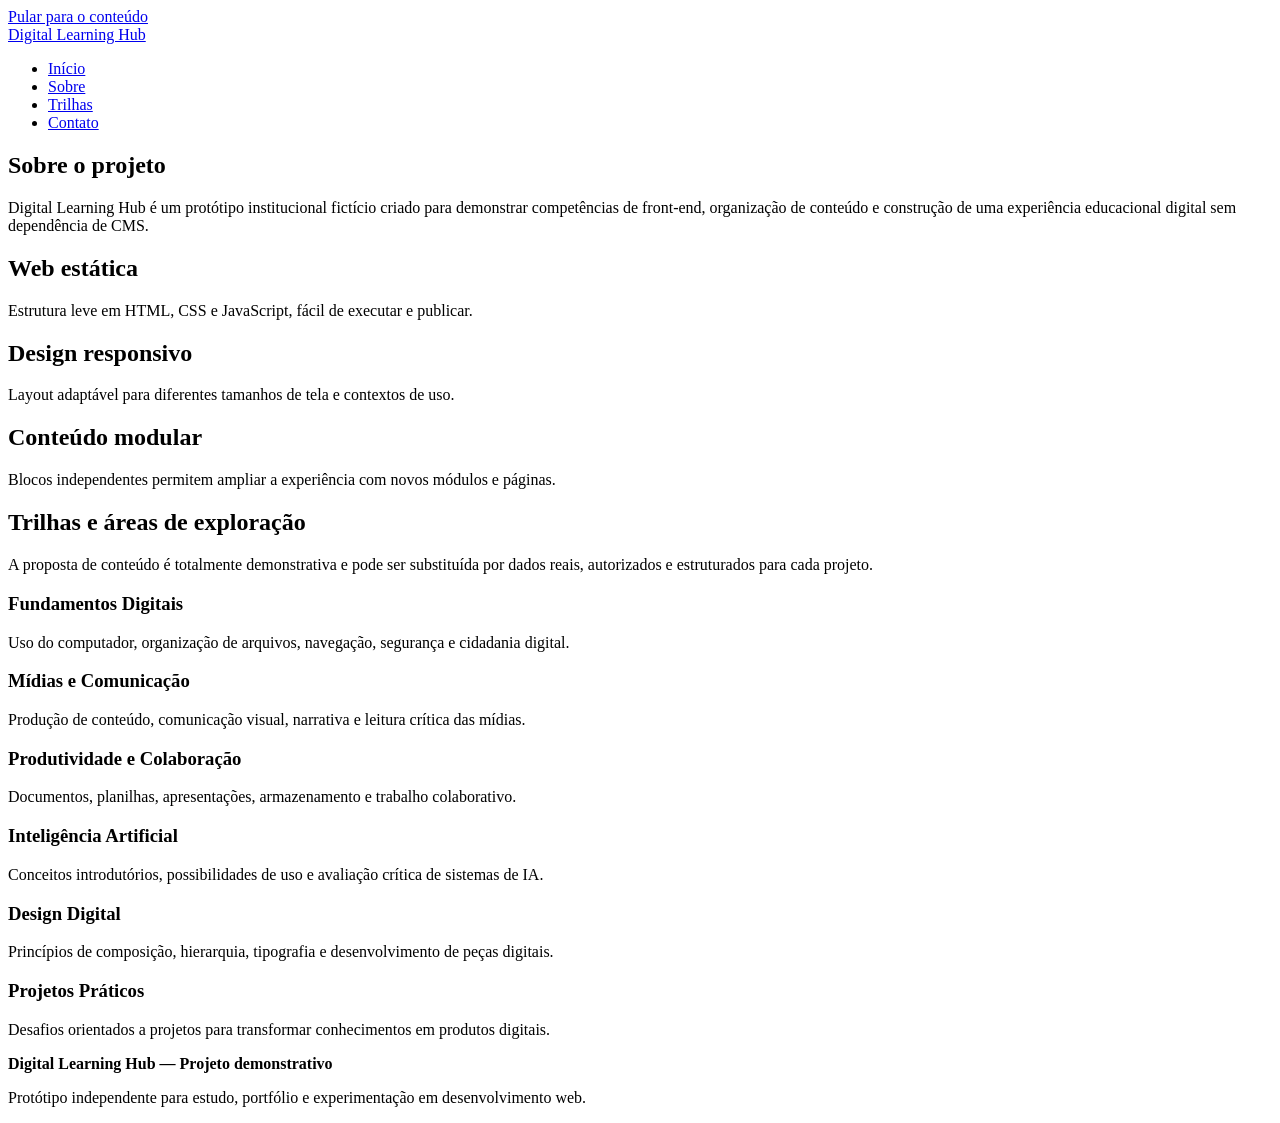
==== about.html @ e3366edc "refactor: sanitize and reposition project" ====
<!doctype html>
<html lang="pt-BR">
<head>
<meta charset="UTF-8">
<meta name="viewport" content="width=device-width,initial-scale=1">
<title>Sobre — Digital Learning Hub</title>
<meta name="description" content="Sobre o protótipo educacional Digital Learning Hub.">
<link rel="stylesheet" href="css/styles.css">
</head>
<body>
<a class="skip-link" href="#conteudo">Pular para o conteúdo</a>
<header>
  <div class="container header-content">
    <a class="brand" href="index.html">Digital Learning Hub</a>
    <nav aria-label="Navegação principal">
      <ul>
        <li><a href="index.html">Início</a></li>
        <li><a href="about.html">Sobre</a></li>
        <li><a href="#trilhas">Trilhas</a></li>
        <li><a href="contact.html">Contato</a></li>
      </ul>
    </nav>
  </div>
</header>
<main id="conteudo">
<section>
  <div class="container">
    <h1>Sobre o projeto</h1>
    <p>Digital Learning Hub é um protótipo institucional fictício criado para demonstrar competências de front-end, organização de conteúdo e construção de uma experiência educacional digital sem dependência de CMS.</p>
    <div class="valores">
      <article class="valor-item"><h2>Web estática</h2><p>Estrutura leve em HTML, CSS e JavaScript, fácil de executar e publicar.</p></article>
      <article class="valor-item"><h2>Design responsivo</h2><p>Layout adaptável para diferentes tamanhos de tela e contextos de uso.</p></article>
      <article class="valor-item"><h2>Conteúdo modular</h2><p>Blocos independentes permitem ampliar a experiência com novos módulos e páginas.</p></article>
    </div>
  </div>
</section>

<section id="trilhas">
  <div class="container">
    <h2 class="section-title">Trilhas e áreas de exploração</h2>
    <p class="section-lead">A proposta de conteúdo é totalmente demonstrativa e pode ser substituída por dados reais, autorizados e estruturados para cada projeto.</p>
    <div class="oficinas-lista">
      <article class="oficina-detalhe"><div><h3>Fundamentos Digitais</h3><p>Uso do computador, organização de arquivos, navegação, segurança e cidadania digital.</p></div></article>
      <article class="oficina-detalhe"><div><h3>Mídias e Comunicação</h3><p>Produção de conteúdo, comunicação visual, narrativa e leitura crítica das mídias.</p></div></article>
      <article class="oficina-detalhe"><div><h3>Produtividade e Colaboração</h3><p>Documentos, planilhas, apresentações, armazenamento e trabalho colaborativo.</p></div></article>
      <article class="oficina-detalhe"><div><h3>Inteligência Artificial</h3><p>Conceitos introdutórios, possibilidades de uso e avaliação crítica de sistemas de IA.</p></div></article>
      <article class="oficina-detalhe"><div><h3>Design Digital</h3><p>Princípios de composição, hierarquia, tipografia e desenvolvimento de peças digitais.</p></div></article>
      <article class="oficina-detalhe"><div><h3>Projetos Práticos</h3><p>Desafios orientados a projetos para transformar conhecimentos em produtos digitais.</p></div></article>
    </div>
  </div>
</section>
</main>
<footer>
  <div class="container">
    <strong>Digital Learning Hub — Projeto demonstrativo</strong>
    <p>Protótipo independente para estudo, portfólio e experimentação em desenvolvimento web.</p>
  </div>
</footer>
<script src="js/main.js"></script>
</body>
</html>
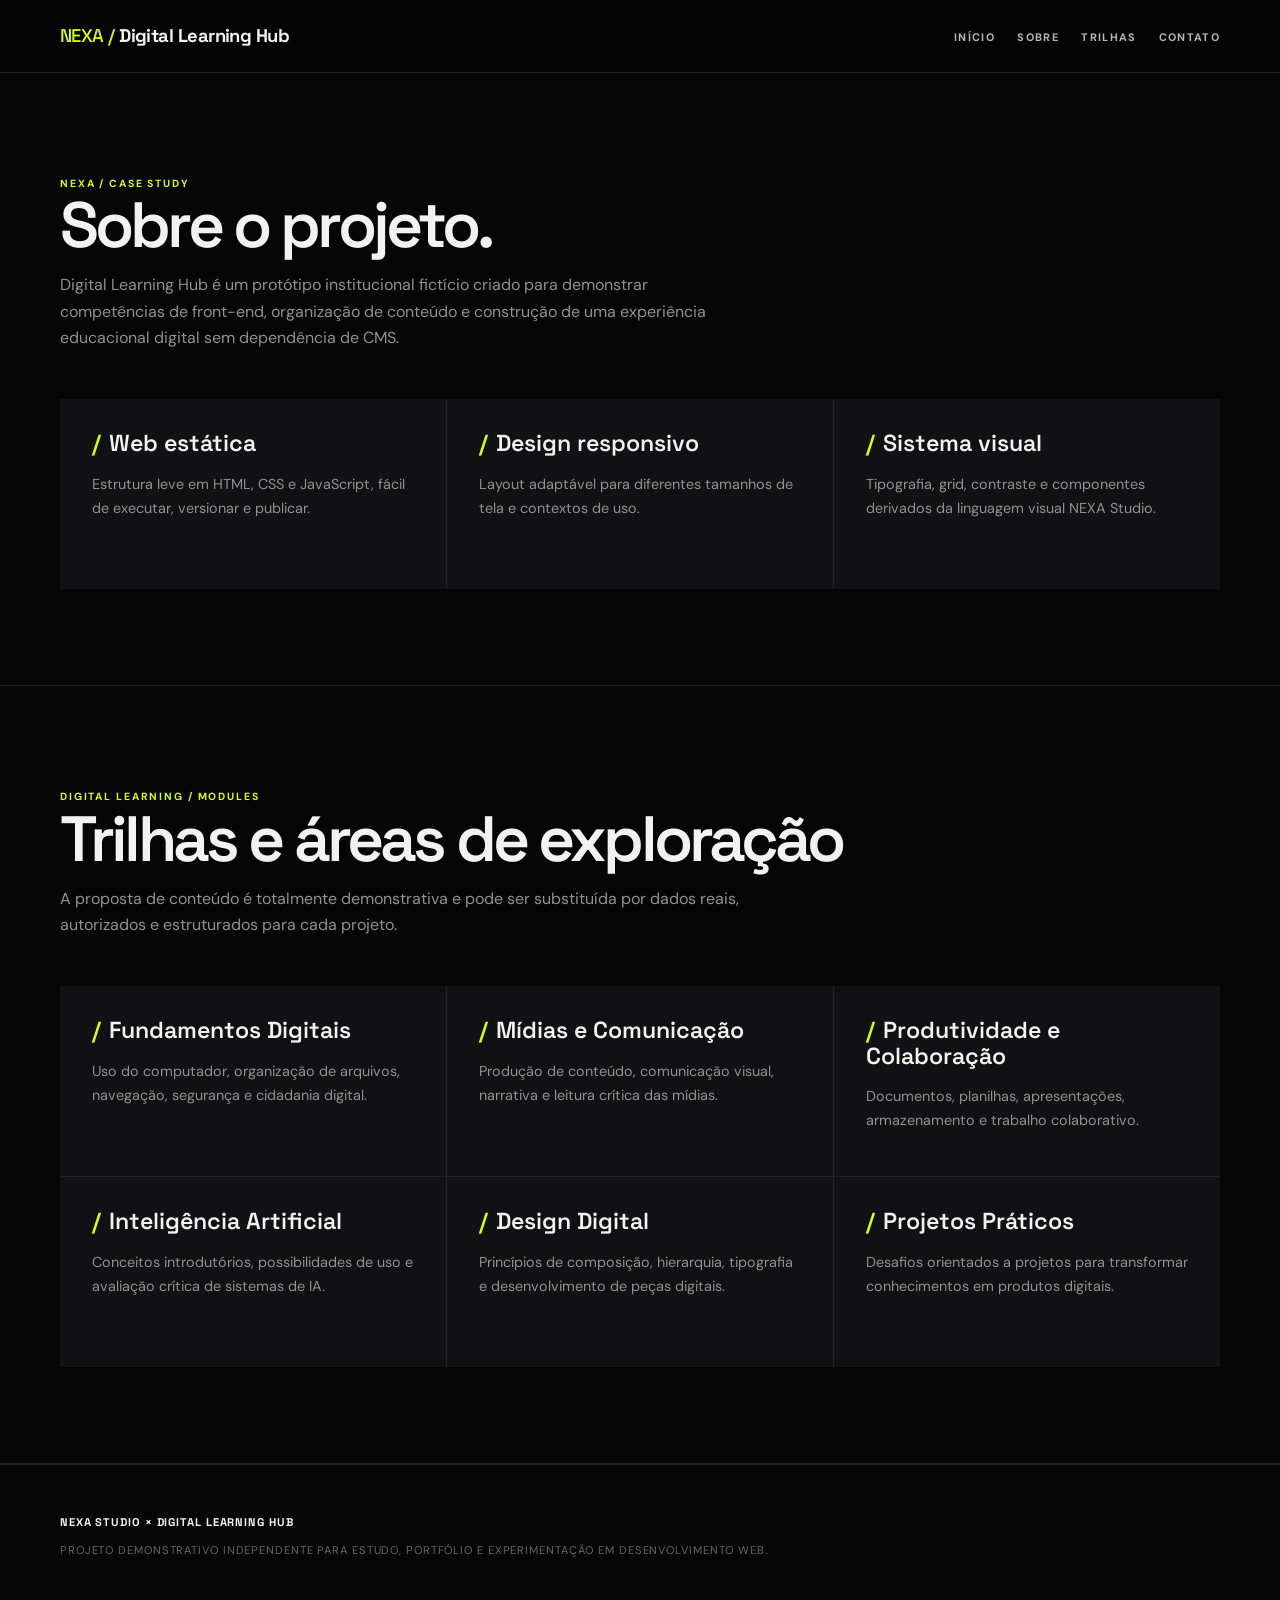
==== commit 4415d670: "feat: apply NEXA visual system to about page" ====
--- a/about.html
+++ b/about.html
@@ -1,61 +1,2 @@
 <!doctype html>
-<html lang="pt-BR">
-<head>
-<meta charset="UTF-8">
-<meta name="viewport" content="width=device-width,initial-scale=1">
-<title>Sobre — Digital Learning Hub</title>
-<meta name="description" content="Sobre o protótipo educacional Digital Learning Hub.">
-<link rel="stylesheet" href="css/styles.css">
-</head>
-<body>
-<a class="skip-link" href="#conteudo">Pular para o conteúdo</a>
-<header>
-  <div class="container header-content">
-    <a class="brand" href="index.html">Digital Learning Hub</a>
-    <nav aria-label="Navegação principal">
-      <ul>
-        <li><a href="index.html">Início</a></li>
-        <li><a href="about.html">Sobre</a></li>
-        <li><a href="#trilhas">Trilhas</a></li>
-        <li><a href="contact.html">Contato</a></li>
-      </ul>
-    </nav>
-  </div>
-</header>
-<main id="conteudo">
-<section>
-  <div class="container">
-    <h1>Sobre o projeto</h1>
-    <p>Digital Learning Hub é um protótipo institucional fictício criado para demonstrar competências de front-end, organização de conteúdo e construção de uma experiência educacional digital sem dependência de CMS.</p>
-    <div class="valores">
-      <article class="valor-item"><h2>Web estática</h2><p>Estrutura leve em HTML, CSS e JavaScript, fácil de executar e publicar.</p></article>
-      <article class="valor-item"><h2>Design responsivo</h2><p>Layout adaptável para diferentes tamanhos de tela e contextos de uso.</p></article>
-      <article class="valor-item"><h2>Conteúdo modular</h2><p>Blocos independentes permitem ampliar a experiência com novos módulos e páginas.</p></article>
-    </div>
-  </div>
-</section>
-
-<section id="trilhas">
-  <div class="container">
-    <h2 class="section-title">Trilhas e áreas de exploração</h2>
-    <p class="section-lead">A proposta de conteúdo é totalmente demonstrativa e pode ser substituída por dados reais, autorizados e estruturados para cada projeto.</p>
-    <div class="oficinas-lista">
-      <article class="oficina-detalhe"><div><h3>Fundamentos Digitais</h3><p>Uso do computador, organização de arquivos, navegação, segurança e cidadania digital.</p></div></article>
-      <article class="oficina-detalhe"><div><h3>Mídias e Comunicação</h3><p>Produção de conteúdo, comunicação visual, narrativa e leitura crítica das mídias.</p></div></article>
-      <article class="oficina-detalhe"><div><h3>Produtividade e Colaboração</h3><p>Documentos, planilhas, apresentações, armazenamento e trabalho colaborativo.</p></div></article>
-      <article class="oficina-detalhe"><div><h3>Inteligência Artificial</h3><p>Conceitos introdutórios, possibilidades de uso e avaliação crítica de sistemas de IA.</p></div></article>
-      <article class="oficina-detalhe"><div><h3>Design Digital</h3><p>Princípios de composição, hierarquia, tipografia e desenvolvimento de peças digitais.</p></div></article>
-      <article class="oficina-detalhe"><div><h3>Projetos Práticos</h3><p>Desafios orientados a projetos para transformar conhecimentos em produtos digitais.</p></div></article>
-    </div>
-  </div>
-</section>
-</main>
-<footer>
-  <div class="container">
-    <strong>Digital Learning Hub — Projeto demonstrativo</strong>
-    <p>Protótipo independente para estudo, portfólio e experimentação em desenvolvimento web.</p>
-  </div>
-</footer>
-<script src="js/main.js"></script>
-</body>
-</html>+<html lang="pt-BR"><head><meta charset="UTF-8"><meta name="viewport" content="width=device-width,initial-scale=1"><title>Sobre — Digital Learning Hub</title><meta name="description" content="Sobre o protótipo educacional Digital Learning Hub e seu sistema visual."><link rel="preconnect" href="https://fonts.googleapis.com"><link rel="preconnect" href="https://fonts.gstatic.com" crossorigin><link href="https://fonts.googleapis.com/css2?family=DM+Sans:wght@400;500;700&family=Space+Grotesk:wght@400;500;600;700&display=swap" rel="stylesheet"><link rel="stylesheet" href="css/styles.css"></head><body><a class="skip-link" href="#conteudo">Pular para o conteúdo</a><header><div class="container header-content"><a class="brand" href="index.html">Digital Learning Hub</a><nav aria-label="Navegação principal"><ul><li><a href="index.html">Início</a></li><li><a href="about.html">Sobre</a></li><li><a href="#trilhas">Trilhas</a></li><li><a href="contact.html">Contato</a></li></ul></nav></div></header><main id="conteudo"><section><div class="container"><span class="eyebrow">NEXA / CASE STUDY</span><h1 class="section-title">Sobre o projeto.</h1><p class="section-lead">Digital Learning Hub é um protótipo institucional fictício criado para demonstrar competências de front-end, organização de conteúdo e construção de uma experiência educacional digital sem dependência de CMS.</p><div class="valores"><article class="valor-item"><h2>Web estática</h2><p>Estrutura leve em HTML, CSS e JavaScript, fácil de executar, versionar e publicar.</p></article><article class="valor-item"><h2>Design responsivo</h2><p>Layout adaptável para diferentes tamanhos de tela e contextos de uso.</p></article><article class="valor-item"><h2>Sistema visual</h2><p>Tipografia, grid, contraste e componentes derivados da linguagem visual NEXA Studio.</p></article></div></div></section><section id="trilhas"><div class="container"><span class="eyebrow">DIGITAL LEARNING / MODULES</span><h2 class="section-title">Trilhas e áreas de exploração</h2><p class="section-lead">A proposta de conteúdo é totalmente demonstrativa e pode ser substituída por dados reais, autorizados e estruturados para cada projeto.</p><div class="oficinas-lista"><article class="oficina-detalhe"><div><h3>Fundamentos Digitais</h3><p>Uso do computador, organização de arquivos, navegação, segurança e cidadania digital.</p></div></article><article class="oficina-detalhe"><div><h3>Mídias e Comunicação</h3><p>Produção de conteúdo, comunicação visual, narrativa e leitura crítica das mídias.</p></div></article><article class="oficina-detalhe"><div><h3>Produtividade e Colaboração</h3><p>Documentos, planilhas, apresentações, armazenamento e trabalho colaborativo.</p></div></article><article class="oficina-detalhe"><div><h3>Inteligência Artificial</h3><p>Conceitos introdutórios, possibilidades de uso e avaliação crítica de sistemas de IA.</p></div></article><article class="oficina-detalhe"><div><h3>Design Digital</h3><p>Princípios de composição, hierarquia, tipografia e desenvolvimento de peças digitais.</p></div></article><article class="oficina-detalhe"><div><h3>Projetos Práticos</h3><p>Desafios orientados a projetos para transformar conhecimentos em produtos digitais.</p></div></article></div></div></section></main><footer><div class="container"><strong>NEXA Studio × Digital Learning Hub</strong><p>Projeto demonstrativo independente para estudo, portfólio e experimentação em desenvolvimento web.</p></div></footer><script src="js/main.js"></script></body></html>
--- a/css/styles.css
+++ b/css/styles.css
@@ -0,0 +1 @@
+:root{--black:#050505;--graph:#101114;--white:#f2f2ee;--muted:#92918b;--acid:#d9ff00;--violet:#8b5cf6;--cyan:#22d3ee;--line:rgba(242,242,238,.12);--line-strong:rgba(242,242,238,.18);--max:1160px;--radius:2px}*{box-sizing:border-box}html{scroll-behavior:smooth}body{margin:0;background:var(--black);color:var(--white);font-family:"DM Sans",Arial,sans-serif;line-height:1.65}.container{width:min(var(--max),92%);margin:auto}body::selection{background:var(--acid);color:var(--black)}header{position:sticky;top:0;z-index:20;background:rgba(5,5,5,.86);backdrop-filter:blur(16px);border-bottom:1px solid var(--line)}.header-content{display:flex;justify-content:space-between;align-items:center;min-height:72px}.brand{font:700 1.15rem/1 "Space Grotesk",sans-serif;letter-spacing:-.03em;color:var(--white);text-decoration:none}.brand::before{content:"NEXA / ";color:var(--acid);font-weight:500}nav ul{display:flex;gap:1.4rem;list-style:none;margin:0;padding:0}nav a{color:#b8b8b2;text-decoration:none;font-size:.68rem;font-weight:700;letter-spacing:.12em;text-transform:uppercase;padding:.5rem 0;border-bottom:1px solid transparent}nav a:hover,nav a:focus{color:var(--white);border-color:var(--acid)}.banner{min-height:680px;display:grid;place-items:center;padding:7rem 1rem;color:var(--white);position:relative;overflow:hidden;background-color:var(--black);background-image:linear-gradient(rgba(242,242,238,.045) 1px,transparent 1px),linear-gradient(90deg,rgba(242,242,238,.045) 1px,transparent 1px);background-size:80px 80px}.banner::before{content:"";position:absolute;width:560px;height:560px;border:1px solid rgba(217,255,0,.2);border-radius:50%;top:-250px;right:-170px;box-shadow:0 0 120px rgba(217,255,0,.08)}.banner::after{content:"";position:absolute;width:420px;height:420px;border:1px solid rgba(139,92,246,.2);border-radius:50%;bottom:-250px;left:-180px}.banner-content{max-width:980px;position:relative;z-index:1}.eyebrow{display:inline-block;color:var(--acid);font-size:.65rem;font-weight:700;letter-spacing:.18em;text-transform:uppercase}.banner h1{font:600 clamp(4rem,9vw,8.5rem)/.86 "Space Grotesk",sans-serif;letter-spacing:-.075em;margin:1rem 0 1.6rem;max-width:950px}.banner h1::first-line{color:var(--white)}.banner p{font-size:1rem;max-width:650px;margin:0 0 2rem;color:var(--muted)}.btn{display:inline-block;background:var(--acid);color:var(--black);padding:.9rem 1.3rem;border:1px solid var(--acid);border-radius:0;text-decoration:none;cursor:pointer;font-weight:800;font-size:.72rem;letter-spacing:.1em;text-transform:uppercase;transition:transform .2s,background .2s,color .2s}.btn:hover,.btn:focus{transform:translateY(-2px);background:var(--white);border-color:var(--white)}.btn-secondary{background:transparent;color:var(--white);border-color:var(--line-strong)}.btn-secondary:hover,.btn-secondary:focus{color:var(--black)}section{padding:6rem 0;border-bottom:1px solid var(--line)}.section-title{font:600 clamp(2.4rem,5vw,4.5rem)/.95 "Space Grotesk",sans-serif;letter-spacing:-.06em;margin:0 0 1rem}.section-lead{max-width:680px;margin:0 0 3rem;color:var(--muted)}.valores,.oficinas-grid,.oficinas-lista{display:grid;grid-template-columns:repeat(3,1fr);gap:1px;background:var(--line)}.valor-item,.oficina,.oficina-detalhe{background:var(--graph);padding:2rem;border:0;min-height:190px;transition:background .2s,transform .2s}.valor-item:hover,.oficina:hover,.oficina-detalhe:hover{background:#15171a;transform:translateY(-3px)}.valor-item h2,.oficina h3,.oficina-detalhe h3{font:600 1.45rem/1.1 "Space Grotesk",sans-serif;color:var(--white);margin:0 0 1rem}.valor-item h2::before,.oficina h3::before,.oficina-detalhe h3::before{content:"/";color:var(--acid);margin-right:.5rem}.valor-item p,.oficina p,.oficina-detalhe p{color:var(--muted);margin:0;font-size:.9rem}.oficinas{background:var(--black)}.call-to-action{text-align:left;background:var(--graph);color:var(--white)}.call-to-action h2{font:600 clamp(2.8rem,6vw,5.5rem)/.9 "Space Grotesk",sans-serif;letter-spacing:-.06em;margin:0 0 1.2rem;max-width:850px}.call-to-action p{color:var(--muted);max-width:650px;margin:0 0 1.7rem}.contato{min-height:70vh}.contato form{max-width:720px}form{display:grid;gap:1.2rem;background:var(--graph);padding:2rem;border:1px solid var(--line)}.form-group{display:grid;gap:.5rem}label{font-size:.68rem;font-weight:700;letter-spacing:.1em;text-transform:uppercase;color:#b8b8b2}input,textarea{padding:.9rem 0;background:transparent;color:var(--white);border:0;border-bottom:1px solid var(--line-strong);border-radius:0;font:inherit;width:100%}input:focus,textarea:focus{outline:none;border-color:var(--acid);box-shadow:0 1px 0 var(--acid)}footer{background:var(--black);color:#777;padding:3rem 0;border-top:1px solid var(--line);font-size:.7rem;letter-spacing:.08em;text-transform:uppercase}footer strong{color:var(--white);font-family:"Space Grotesk",sans-serif}footer p{margin:.6rem 0 0;color:#666;max-width:720px}.skip-link{position:absolute;left:-9999px}.skip-link:focus{left:1rem;top:1rem;background:var(--acid);color:var(--black);padding:.7rem 1rem;z-index:100}@media(max-width:800px){.header-content{flex-direction:column;gap:.8rem;padding:1rem 0}.banner{min-height:590px;padding:5rem 1rem}.banner h1{font-size:clamp(3.2rem,15vw,5.5rem)}.valores,.oficinas-grid,.oficinas-lista{grid-template-columns:1fr}section{padding:4rem 0}nav ul{gap:.9rem;flex-wrap:wrap;justify-content:center}.banner::before{width:360px;height:360px}}
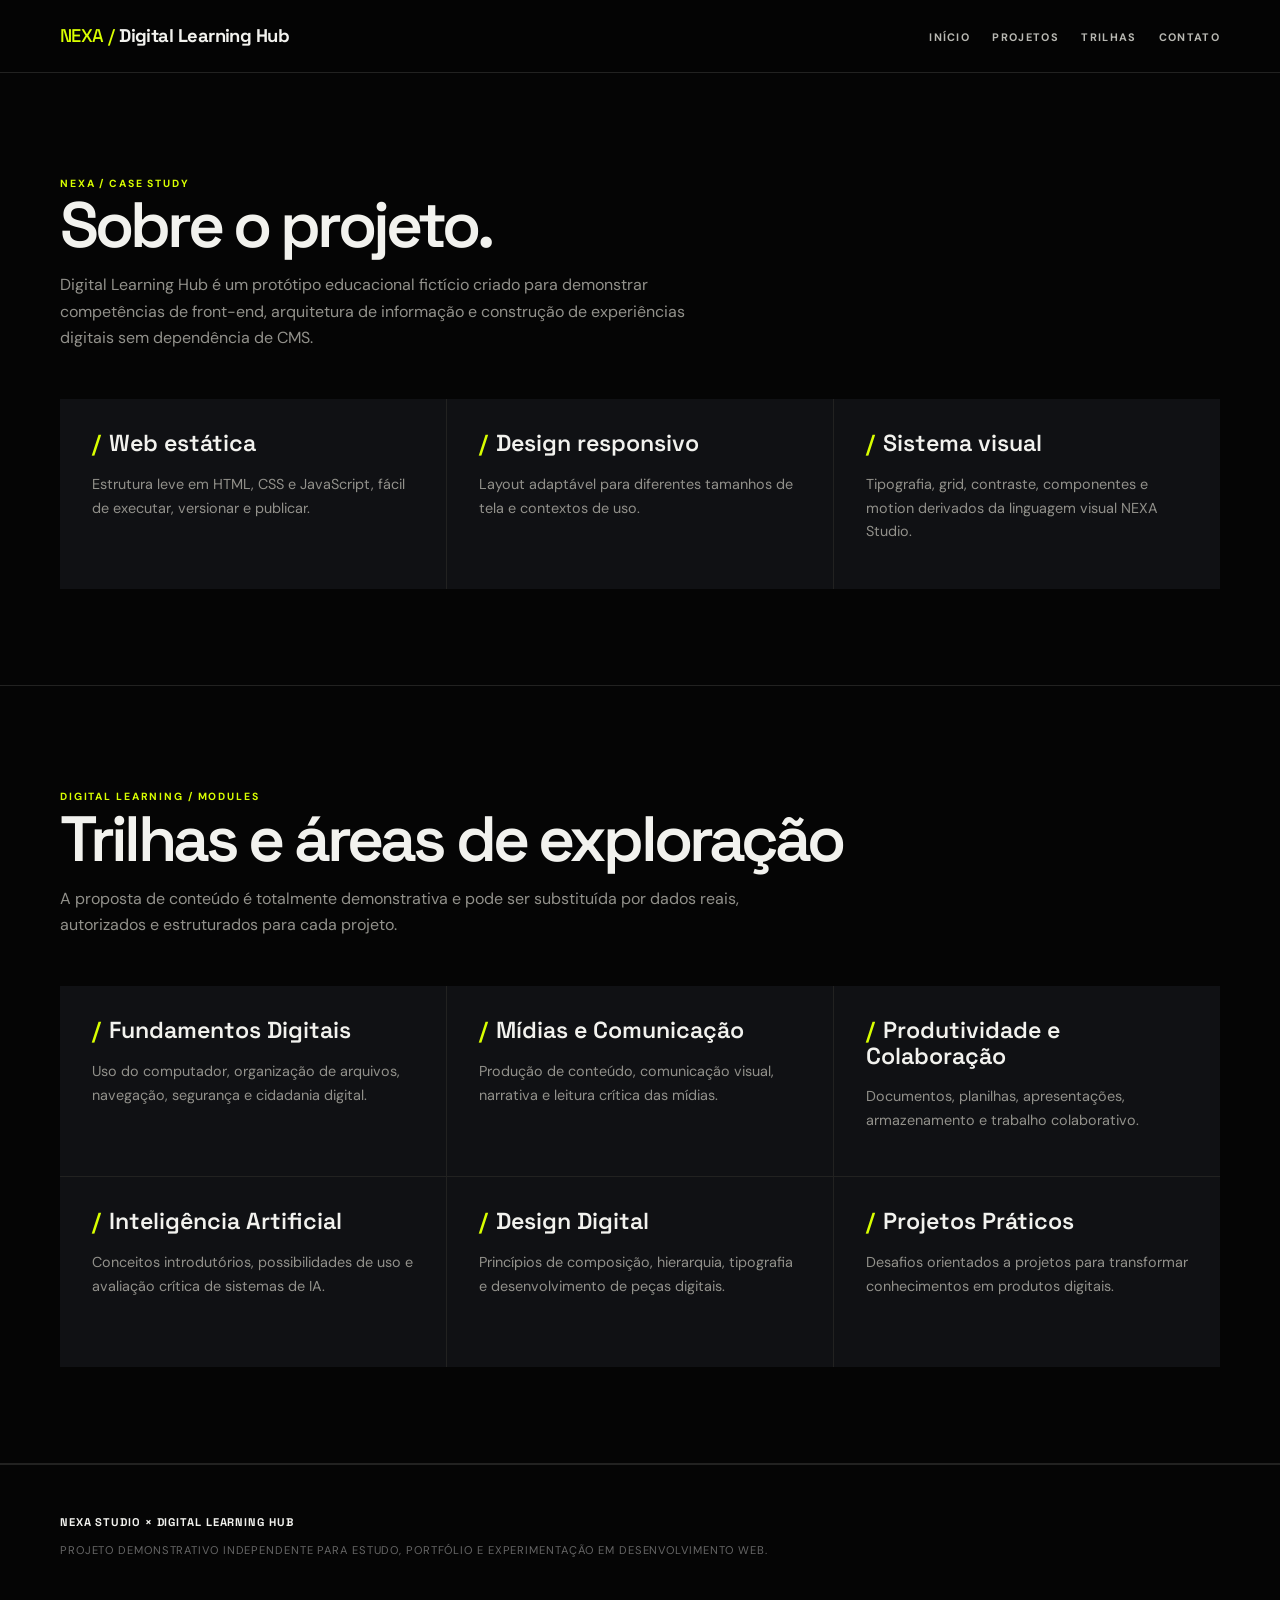
==== commit ff376e10: "fix: align about page with portfolio navigation" ====
--- a/about.html
+++ b/about.html
@@ -1,2 +1 @@
-<!doctype html>
-<html lang="pt-BR"><head><meta charset="UTF-8"><meta name="viewport" content="width=device-width,initial-scale=1"><title>Sobre — Digital Learning Hub</title><meta name="description" content="Sobre o protótipo educacional Digital Learning Hub e seu sistema visual."><link rel="preconnect" href="https://fonts.googleapis.com"><link rel="preconnect" href="https://fonts.gstatic.com" crossorigin><link href="https://fonts.googleapis.com/css2?family=DM+Sans:wght@400;500;700&family=Space+Grotesk:wght@400;500;600;700&display=swap" rel="stylesheet"><link rel="stylesheet" href="css/styles.css"></head><body><a class="skip-link" href="#conteudo">Pular para o conteúdo</a><header><div class="container header-content"><a class="brand" href="index.html">Digital Learning Hub</a><nav aria-label="Navegação principal"><ul><li><a href="index.html">Início</a></li><li><a href="about.html">Sobre</a></li><li><a href="#trilhas">Trilhas</a></li><li><a href="contact.html">Contato</a></li></ul></nav></div></header><main id="conteudo"><section><div class="container"><span class="eyebrow">NEXA / CASE STUDY</span><h1 class="section-title">Sobre o projeto.</h1><p class="section-lead">Digital Learning Hub é um protótipo institucional fictício criado para demonstrar competências de front-end, organização de conteúdo e construção de uma experiência educacional digital sem dependência de CMS.</p><div class="valores"><article class="valor-item"><h2>Web estática</h2><p>Estrutura leve em HTML, CSS e JavaScript, fácil de executar, versionar e publicar.</p></article><article class="valor-item"><h2>Design responsivo</h2><p>Layout adaptável para diferentes tamanhos de tela e contextos de uso.</p></article><article class="valor-item"><h2>Sistema visual</h2><p>Tipografia, grid, contraste e componentes derivados da linguagem visual NEXA Studio.</p></article></div></div></section><section id="trilhas"><div class="container"><span class="eyebrow">DIGITAL LEARNING / MODULES</span><h2 class="section-title">Trilhas e áreas de exploração</h2><p class="section-lead">A proposta de conteúdo é totalmente demonstrativa e pode ser substituída por dados reais, autorizados e estruturados para cada projeto.</p><div class="oficinas-lista"><article class="oficina-detalhe"><div><h3>Fundamentos Digitais</h3><p>Uso do computador, organização de arquivos, navegação, segurança e cidadania digital.</p></div></article><article class="oficina-detalhe"><div><h3>Mídias e Comunicação</h3><p>Produção de conteúdo, comunicação visual, narrativa e leitura crítica das mídias.</p></div></article><article class="oficina-detalhe"><div><h3>Produtividade e Colaboração</h3><p>Documentos, planilhas, apresentações, armazenamento e trabalho colaborativo.</p></div></article><article class="oficina-detalhe"><div><h3>Inteligência Artificial</h3><p>Conceitos introdutórios, possibilidades de uso e avaliação crítica de sistemas de IA.</p></div></article><article class="oficina-detalhe"><div><h3>Design Digital</h3><p>Princípios de composição, hierarquia, tipografia e desenvolvimento de peças digitais.</p></div></article><article class="oficina-detalhe"><div><h3>Projetos Práticos</h3><p>Desafios orientados a projetos para transformar conhecimentos em produtos digitais.</p></div></article></div></div></section></main><footer><div class="container"><strong>NEXA Studio × Digital Learning Hub</strong><p>Projeto demonstrativo independente para estudo, portfólio e experimentação em desenvolvimento web.</p></div></footer><script src="js/main.js"></script></body></html>+<!doctype html><html lang="pt-BR"><head><meta charset="UTF-8"><meta name="viewport" content="width=device-width,initial-scale=1"><meta name="description" content="Sobre o protótipo educacional Digital Learning Hub e seu sistema visual NEXA Studio."><meta name="theme-color" content="#050505"><title>Sobre — Digital Learning Hub</title><link rel="preconnect" href="https://fonts.googleapis.com"><link rel="preconnect" href="https://fonts.gstatic.com" crossorigin><link href="https://fonts.googleapis.com/css2?family=DM+Sans:wght@400;500;700&family=Space+Grotesk:wght@400;500;600;700&display=swap" rel="stylesheet"><link rel="icon" href="assets/nexa-mark.svg" type="image/svg+xml"><link rel="stylesheet" href="css/styles.css"></head><body><a class="skip-link" href="#conteudo">Pular para o conteúdo</a><header><div class="container header-content"><a class="brand" href="index.html">Digital Learning Hub</a><nav aria-label="Navegação principal"><ul><li><a href="index.html">Início</a></li><li><a href="work.html">Projetos</a></li><li><a href="#trilhas">Trilhas</a></li><li><a href="contact.html">Contato</a></li></ul></div></header><main id="conteudo"><section><div class="container"><span class="eyebrow">NEXA / CASE STUDY</span><h1 class="section-title">Sobre o projeto.</h1><p class="section-lead">Digital Learning Hub é um protótipo educacional fictício criado para demonstrar competências de front-end, arquitetura de informação e construção de experiências digitais sem dependência de CMS.</p><div class="valores"><article class="valor-item reveal"><h2>Web estática</h2><p>Estrutura leve em HTML, CSS e JavaScript, fácil de executar, versionar e publicar.</p></article><article class="valor-item reveal"><h2>Design responsivo</h2><p>Layout adaptável para diferentes tamanhos de tela e contextos de uso.</p></article><article class="valor-item reveal"><h2>Sistema visual</h2><p>Tipografia, grid, contraste, componentes e motion derivados da linguagem visual NEXA Studio.</p></article></div></div></section><section id="trilhas"><div class="container"><span class="eyebrow">DIGITAL LEARNING / MODULES</span><h2 class="section-title">Trilhas e áreas de exploração</h2><p class="section-lead">A proposta de conteúdo é totalmente demonstrativa e pode ser substituída por dados reais, autorizados e estruturados para cada projeto.</p><div class="oficinas-lista"><article class="oficina-detalhe reveal"><div><h3>Fundamentos Digitais</h3><p>Uso do computador, organização de arquivos, navegação, segurança e cidadania digital.</p></div></article><article class="oficina-detalhe reveal"><div><h3>Mídias e Comunicação</h3><p>Produção de conteúdo, comunicação visual, narrativa e leitura crítica das mídias.</p></div></article><article class="oficina-detalhe reveal"><div><h3>Produtividade e Colaboração</h3><p>Documentos, planilhas, apresentações, armazenamento e trabalho colaborativo.</p></div></article><article class="oficina-detalhe reveal"><div><h3>Inteligência Artificial</h3><p>Conceitos introdutórios, possibilidades de uso e avaliação crítica de sistemas de IA.</p></div></article><article class="oficina-detalhe reveal"><div><h3>Design Digital</h3><p>Princípios de composição, hierarquia, tipografia e desenvolvimento de peças digitais.</p></div></article><article class="oficina-detalhe reveal"><div><h3>Projetos Práticos</h3><p>Desafios orientados a projetos para transformar conhecimentos em produtos digitais.</p></div></article></div></div></section></main><footer><div class="container"><strong>NEXA Studio × Digital Learning Hub</strong><p>Projeto demonstrativo independente para estudo, portfólio e experimentação em desenvolvimento web.</p></div></footer><script src="js/main.js"></script></body></html>
--- a/css/styles.css
+++ b/css/styles.css
@@ -1 +1 @@
-:root{--black:#050505;--graph:#101114;--white:#f2f2ee;--muted:#92918b;--acid:#d9ff00;--violet:#8b5cf6;--cyan:#22d3ee;--line:rgba(242,242,238,.12);--line-strong:rgba(242,242,238,.18);--max:1160px;--radius:2px}*{box-sizing:border-box}html{scroll-behavior:smooth}body{margin:0;background:var(--black);color:var(--white);font-family:"DM Sans",Arial,sans-serif;line-height:1.65}.container{width:min(var(--max),92%);margin:auto}body::selection{background:var(--acid);color:var(--black)}header{position:sticky;top:0;z-index:20;background:rgba(5,5,5,.86);backdrop-filter:blur(16px);border-bottom:1px solid var(--line)}.header-content{display:flex;justify-content:space-between;align-items:center;min-height:72px}.brand{font:700 1.15rem/1 "Space Grotesk",sans-serif;letter-spacing:-.03em;color:var(--white);text-decoration:none}.brand::before{content:"NEXA / ";color:var(--acid);font-weight:500}nav ul{display:flex;gap:1.4rem;list-style:none;margin:0;padding:0}nav a{color:#b8b8b2;text-decoration:none;font-size:.68rem;font-weight:700;letter-spacing:.12em;text-transform:uppercase;padding:.5rem 0;border-bottom:1px solid transparent}nav a:hover,nav a:focus{color:var(--white);border-color:var(--acid)}.banner{min-height:680px;display:grid;place-items:center;padding:7rem 1rem;color:var(--white);position:relative;overflow:hidden;background-color:var(--black);background-image:linear-gradient(rgba(242,242,238,.045) 1px,transparent 1px),linear-gradient(90deg,rgba(242,242,238,.045) 1px,transparent 1px);background-size:80px 80px}.banner::before{content:"";position:absolute;width:560px;height:560px;border:1px solid rgba(217,255,0,.2);border-radius:50%;top:-250px;right:-170px;box-shadow:0 0 120px rgba(217,255,0,.08)}.banner::after{content:"";position:absolute;width:420px;height:420px;border:1px solid rgba(139,92,246,.2);border-radius:50%;bottom:-250px;left:-180px}.banner-content{max-width:980px;position:relative;z-index:1}.eyebrow{display:inline-block;color:var(--acid);font-size:.65rem;font-weight:700;letter-spacing:.18em;text-transform:uppercase}.banner h1{font:600 clamp(4rem,9vw,8.5rem)/.86 "Space Grotesk",sans-serif;letter-spacing:-.075em;margin:1rem 0 1.6rem;max-width:950px}.banner h1::first-line{color:var(--white)}.banner p{font-size:1rem;max-width:650px;margin:0 0 2rem;color:var(--muted)}.btn{display:inline-block;background:var(--acid);color:var(--black);padding:.9rem 1.3rem;border:1px solid var(--acid);border-radius:0;text-decoration:none;cursor:pointer;font-weight:800;font-size:.72rem;letter-spacing:.1em;text-transform:uppercase;transition:transform .2s,background .2s,color .2s}.btn:hover,.btn:focus{transform:translateY(-2px);background:var(--white);border-color:var(--white)}.btn-secondary{background:transparent;color:var(--white);border-color:var(--line-strong)}.btn-secondary:hover,.btn-secondary:focus{color:var(--black)}section{padding:6rem 0;border-bottom:1px solid var(--line)}.section-title{font:600 clamp(2.4rem,5vw,4.5rem)/.95 "Space Grotesk",sans-serif;letter-spacing:-.06em;margin:0 0 1rem}.section-lead{max-width:680px;margin:0 0 3rem;color:var(--muted)}.valores,.oficinas-grid,.oficinas-lista{display:grid;grid-template-columns:repeat(3,1fr);gap:1px;background:var(--line)}.valor-item,.oficina,.oficina-detalhe{background:var(--graph);padding:2rem;border:0;min-height:190px;transition:background .2s,transform .2s}.valor-item:hover,.oficina:hover,.oficina-detalhe:hover{background:#15171a;transform:translateY(-3px)}.valor-item h2,.oficina h3,.oficina-detalhe h3{font:600 1.45rem/1.1 "Space Grotesk",sans-serif;color:var(--white);margin:0 0 1rem}.valor-item h2::before,.oficina h3::before,.oficina-detalhe h3::before{content:"/";color:var(--acid);margin-right:.5rem}.valor-item p,.oficina p,.oficina-detalhe p{color:var(--muted);margin:0;font-size:.9rem}.oficinas{background:var(--black)}.call-to-action{text-align:left;background:var(--graph);color:var(--white)}.call-to-action h2{font:600 clamp(2.8rem,6vw,5.5rem)/.9 "Space Grotesk",sans-serif;letter-spacing:-.06em;margin:0 0 1.2rem;max-width:850px}.call-to-action p{color:var(--muted);max-width:650px;margin:0 0 1.7rem}.contato{min-height:70vh}.contato form{max-width:720px}form{display:grid;gap:1.2rem;background:var(--graph);padding:2rem;border:1px solid var(--line)}.form-group{display:grid;gap:.5rem}label{font-size:.68rem;font-weight:700;letter-spacing:.1em;text-transform:uppercase;color:#b8b8b2}input,textarea{padding:.9rem 0;background:transparent;color:var(--white);border:0;border-bottom:1px solid var(--line-strong);border-radius:0;font:inherit;width:100%}input:focus,textarea:focus{outline:none;border-color:var(--acid);box-shadow:0 1px 0 var(--acid)}footer{background:var(--black);color:#777;padding:3rem 0;border-top:1px solid var(--line);font-size:.7rem;letter-spacing:.08em;text-transform:uppercase}footer strong{color:var(--white);font-family:"Space Grotesk",sans-serif}footer p{margin:.6rem 0 0;color:#666;max-width:720px}.skip-link{position:absolute;left:-9999px}.skip-link:focus{left:1rem;top:1rem;background:var(--acid);color:var(--black);padding:.7rem 1rem;z-index:100}@media(max-width:800px){.header-content{flex-direction:column;gap:.8rem;padding:1rem 0}.banner{min-height:590px;padding:5rem 1rem}.banner h1{font-size:clamp(3.2rem,15vw,5.5rem)}.valores,.oficinas-grid,.oficinas-lista{grid-template-columns:1fr}section{padding:4rem 0}nav ul{gap:.9rem;flex-wrap:wrap;justify-content:center}.banner::before{width:360px;height:360px}}+:root{--black:#050505;--graph:#101114;--panel:#17191d;--white:#f2f2ee;--muted:#92918b;--acid:#d9ff00;--violet:#8b5cf6;--cyan:#22d3ee;--line:rgba(242,242,238,.12);--line-strong:rgba(242,242,238,.22);--max:1160px}*{box-sizing:border-box}html{scroll-behavior:smooth}body{margin:0;background:var(--black);color:var(--white);font-family:"DM Sans",Arial,sans-serif;line-height:1.65}body::selection{background:var(--acid);color:var(--black)}.container{width:min(var(--max),92%);margin:auto}header{position:sticky;top:0;z-index:20;background:rgba(5,5,5,.86);backdrop-filter:blur(16px);border-bottom:1px solid var(--line)}.header-content{display:flex;justify-content:space-between;align-items:center;min-height:72px}.brand{font:700 1.15rem/1 "Space Grotesk",sans-serif;letter-spacing:-.03em;color:var(--white);text-decoration:none}.brand::before{content:"NEXA / ";color:var(--acid);font-weight:500}nav ul{display:flex;gap:1.4rem;list-style:none;margin:0;padding:0}nav a{color:#b8b8b2;text-decoration:none;font-size:.68rem;font-weight:700;letter-spacing:.12em;text-transform:uppercase;padding:.5rem 0;border-bottom:1px solid transparent}nav a:hover,nav a:focus{color:var(--white);border-color:var(--acid)}.banner{min-height:720px;display:grid;place-items:center;padding:7rem 1rem;color:var(--white);position:relative;overflow:hidden;background-color:var(--black);background-image:linear-gradient(rgba(242,242,238,.045) 1px,transparent 1px),linear-gradient(90deg,rgba(242,242,238,.045) 1px,transparent 1px);background-size:80px 80px}.banner::before{content:"";position:absolute;width:560px;height:560px;border:1px solid rgba(217,255,0,.2);border-radius:50%;top:-250px;right:-170px;box-shadow:0 0 120px rgba(217,255,0,.08)}.banner::after{content:"";position:absolute;width:420px;height:420px;border:1px solid rgba(139,92,246,.2);border-radius:50%;bottom:-250px;left:-180px}.banner-content{max-width:980px;position:relative;z-index:1}.eyebrow{display:inline-block;color:var(--acid);font-size:.65rem;font-weight:700;letter-spacing:.18em;text-transform:uppercase}.banner h1{font:600 clamp(4rem,9vw,8.5rem)/.86 "Space Grotesk",sans-serif;letter-spacing:-.075em;margin:1rem 0 1.6rem;max-width:950px}.banner h1 span{color:var(--acid)}.banner p{font-size:1rem;max-width:650px;margin:0 0 2rem;color:var(--muted)}.btn{display:inline-block;background:var(--acid);color:var(--black);padding:.9rem 1.3rem;border:1px solid var(--acid);border-radius:0;text-decoration:none;cursor:pointer;font-weight:800;font-size:.72rem;letter-spacing:.1em;text-transform:uppercase;transition:transform .2s,background .2s,color .2s}.btn:hover,.btn:focus{transform:translateY(-2px);background:var(--white);border-color:var(--white)}.btn-secondary{background:transparent;color:var(--white);border-color:var(--line-strong)}section{padding:6rem 0;border-bottom:1px solid var(--line)}.section-title{font:600 clamp(2.4rem,5vw,4.5rem)/.95 "Space Grotesk",sans-serif;letter-spacing:-.06em;margin:0 0 1rem}.section-lead{max-width:680px;margin:0 0 3rem;color:var(--muted)}.valores,.oficinas-grid,.oficinas-lista{display:grid;grid-template-columns:repeat(3,1fr);gap:1px;background:var(--line)}.valor-item,.oficina,.oficina-detalhe{background:var(--graph);padding:2rem;min-height:190px;transition:background .2s,transform .2s}.valor-item:hover,.oficina:hover,.oficina-detalhe:hover{background:#15171a;transform:translateY(-3px)}.valor-item h2,.oficina h3,.oficina-detalhe h3{font:600 1.45rem/1.1 "Space Grotesk",sans-serif;color:var(--white);margin:0 0 1rem}.valor-item h2::before,.oficina h3::before,.oficina-detalhe h3::before{content:"/";color:var(--acid);margin-right:.5rem}.valor-item p,.oficina p,.oficina-detalhe p{color:var(--muted);margin:0;font-size:.9rem}.system{background:var(--graph)}.system-board{border:1px solid var(--line);background:var(--panel);overflow:hidden}.system-board img{display:block;width:100%;height:auto}.system-meta{display:grid;grid-template-columns:repeat(3,1fr);gap:1px;background:var(--line);margin-top:1px}.system-meta div{background:var(--black);padding:1.4rem}.system-meta strong{display:block;font:600 1.1rem "Space Grotesk";margin-bottom:.35rem}.system-meta span{font-size:.72rem;color:var(--muted);text-transform:uppercase;letter-spacing:.1em}.showcase{background:var(--black)}.showcase-grid{display:grid;grid-template-columns:1.4fr .6fr;gap:1px;background:var(--line)}.showcase-card{background:var(--graph);padding:2rem;min-height:260px;position:relative;overflow:hidden}.showcase-card::after{content:"";position:absolute;width:180px;height:180px;border:1px solid rgba(217,255,0,.25);border-radius:50%;right:-70px;bottom:-70px}.showcase-card small{color:var(--acid);font-size:.62rem;letter-spacing:.16em;text-transform:uppercase}.showcase-card h3{font:600 clamp(1.8rem,4vw,3rem) "Space Grotesk";letter-spacing:-.05em;margin:1rem 0}.showcase-card p{color:var(--muted);max-width:560px}.call-to-action{text-align:left;background:var(--panel);color:var(--white)}.call-to-action h2{font:600 clamp(2.8rem,6vw,5.5rem)/.9 "Space Grotesk",sans-serif;letter-spacing:-.06em;margin:0 0 1.2rem;max-width:850px}.call-to-action p{color:var(--muted);max-width:650px;margin:0 0 1.7rem}.contato{min-height:70vh}.contato form{max-width:720px}form{display:grid;gap:1.2rem;background:var(--graph);padding:2rem;border:1px solid var(--line)}.form-group{display:grid;gap:.5rem}label{font-size:.68rem;font-weight:700;letter-spacing:.1em;text-transform:uppercase;color:#b8b8b2}input,textarea{padding:.9rem 0;background:transparent;color:var(--white);border:0;border-bottom:1px solid var(--line-strong);border-radius:0;font:inherit;width:100%}input:focus,textarea:focus{outline:none;border-color:var(--acid);box-shadow:0 1px 0 var(--acid)}footer{background:var(--black);color:#777;padding:3rem 0;border-top:1px solid var(--line);font-size:.7rem;letter-spacing:.08em;text-transform:uppercase}footer strong{color:var(--white);font-family:"Space Grotesk",sans-serif}footer p{margin:.6rem 0 0;color:#666;max-width:720px}.skip-link{position:absolute;left:-9999px}.skip-link:focus{left:1rem;top:1rem;background:var(--acid);color:var(--black);padding:.7rem 1rem;z-index:100}@media(max-width:800px){.header-content{flex-direction:column;gap:.8rem;padding:1rem 0}.banner{min-height:590px;padding:5rem 1rem}.banner h1{font-size:clamp(3.2rem,15vw,5.5rem)}.valores,.oficinas-grid,.oficinas-lista,.system-meta,.showcase-grid{grid-template-columns:1fr}section{padding:4rem 0}nav ul{gap:.9rem;flex-wrap:wrap;justify-content:center}.banner::before{width:360px;height:360px}}
